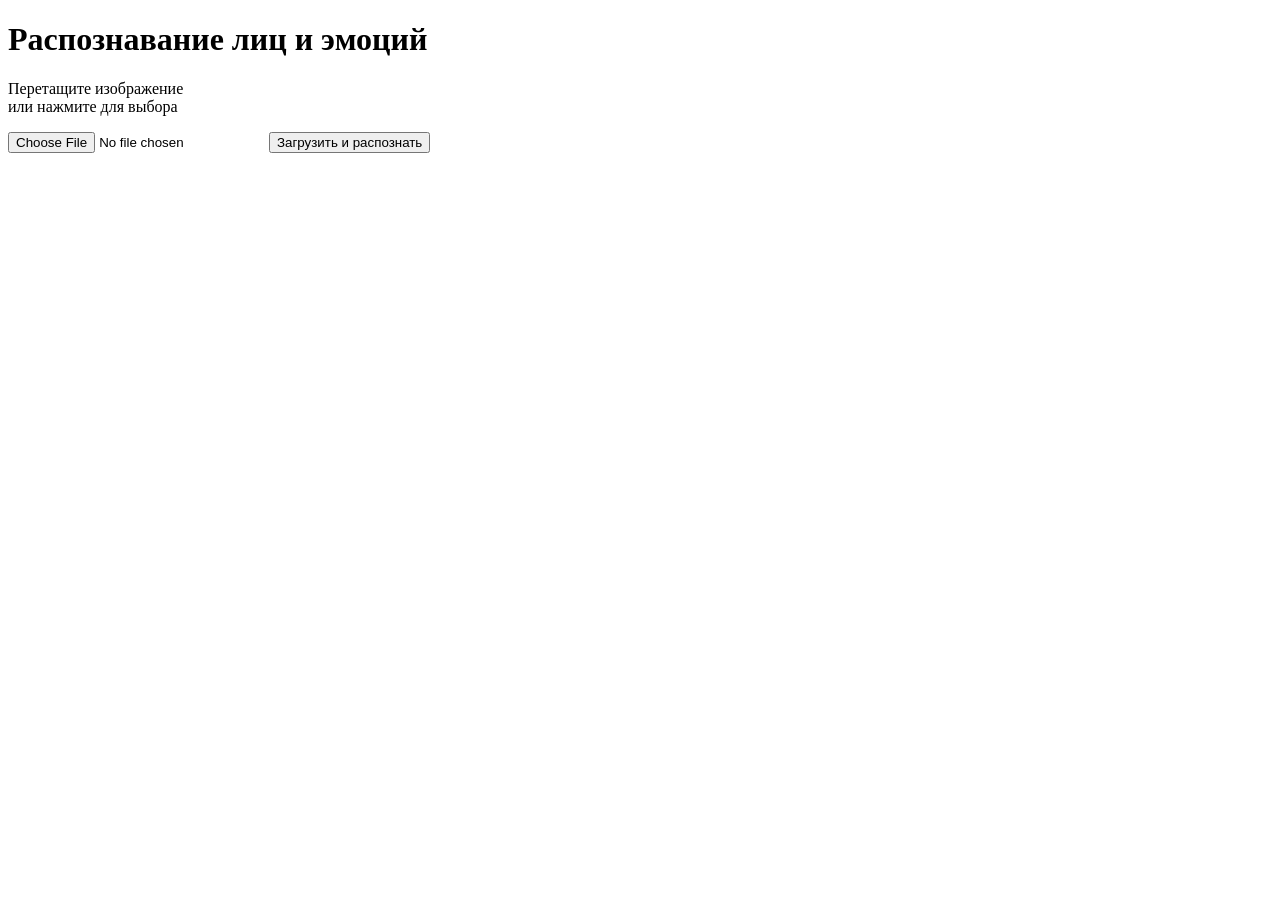
==== app/ui/index.html @ 10f4f7d0 "Initial commit: move from old repository" ====
<!DOCTYPE html>
<html lang="ru">
<head>
    <meta charset="UTF-8">
    <title>Распознавание лиц и эмоций</title>
    <link rel="stylesheet" href="/static/styles.css">
    <link rel="icon" type="image/png" href="/static/favicon/favicon-96x96.png" sizes="96x96" />
    <link rel="icon" type="image/svg+xml" href="/static/favicon/favicon.svg" />
    <link rel="shortcut icon" href="/static/favicon/favicon.ico" />
    <link rel="apple-touch-icon" sizes="180x180" href="/static/favicon/apple-touch-icon.png" />
    <link rel="manifest" href="/static/favicon/site.webmanifest" />
    <link rel="preconnect" href="https://fonts.googleapis.com">
    <link rel="preconnect" href="https://fonts.gstatic.com" crossorigin>
    <link href="https://fonts.googleapis.com/css2?family=Inter:ital,opsz,wght@0,14..32,100..900;1,14..32,100..900&display=swap" rel="stylesheet">
</head>
<body>

<div class="container">
    <h1>Распознавание лиц и эмоций</h1>
    
    <form action="/web/process" method="post" enctype="multipart/form-data" class="upload-form">
        <label class="drop-zone" id="dropZone">
            <p id="dropZoneText">Перетащите изображение<br>или нажмите для выбора</p>
            <input type="file" name="file" id="fileInput" accept="image/*" required>

            <img id="previewImage" class="preview-image">
        </label>
        <button type="submit">Загрузить и распознать</button>
    </form>
</div>

<script>
const dropZone = document.getElementById('dropZone');
const fileInput = document.getElementById('fileInput');
const dropZoneText = document.getElementById('dropZoneText');
const previewImage = document.getElementById('previewImage');

function updatePreview(file) {
    if (!file) {
        previewImage.style.display = 'none';
        previewImage.src = '';
        dropZoneText.innerHTML = 'Перетащите изображение<br>или нажмите для выбора';
        return;
    }

    const reader = new FileReader();
    reader.onload = e => {
        previewImage.src = e.target.result;
        previewImage.style.display = 'block';
    };
    reader.readAsDataURL(file);

    dropZoneText.textContent = 'Выбран файл: ' + file.name;
}

fileInput.addEventListener('change', () => {
    updatePreview(fileInput.files[0]);
});

dropZone.addEventListener('dragover', (e) => {
    e.preventDefault();
    dropZone.style.borderColor = '#8a5cff';
    dropZone.style.backgroundColor = '#f0f0ff';
});

dropZone.addEventListener('dragleave', (e) => {
    e.preventDefault();
    dropZone.style.borderColor = '#bbb';
    dropZone.style.backgroundColor = '#fafafa';
});

dropZone.addEventListener('drop', (e) => {
    e.preventDefault();
    dropZone.style.borderColor = '#bbb';
    dropZone.style.backgroundColor = '#fafafa';

    const files = e.dataTransfer.files;
    if (files.length > 0) {
        fileInput.files = files;
        updatePreview(files[0]);
    }
});
</script>

</body>
</html>
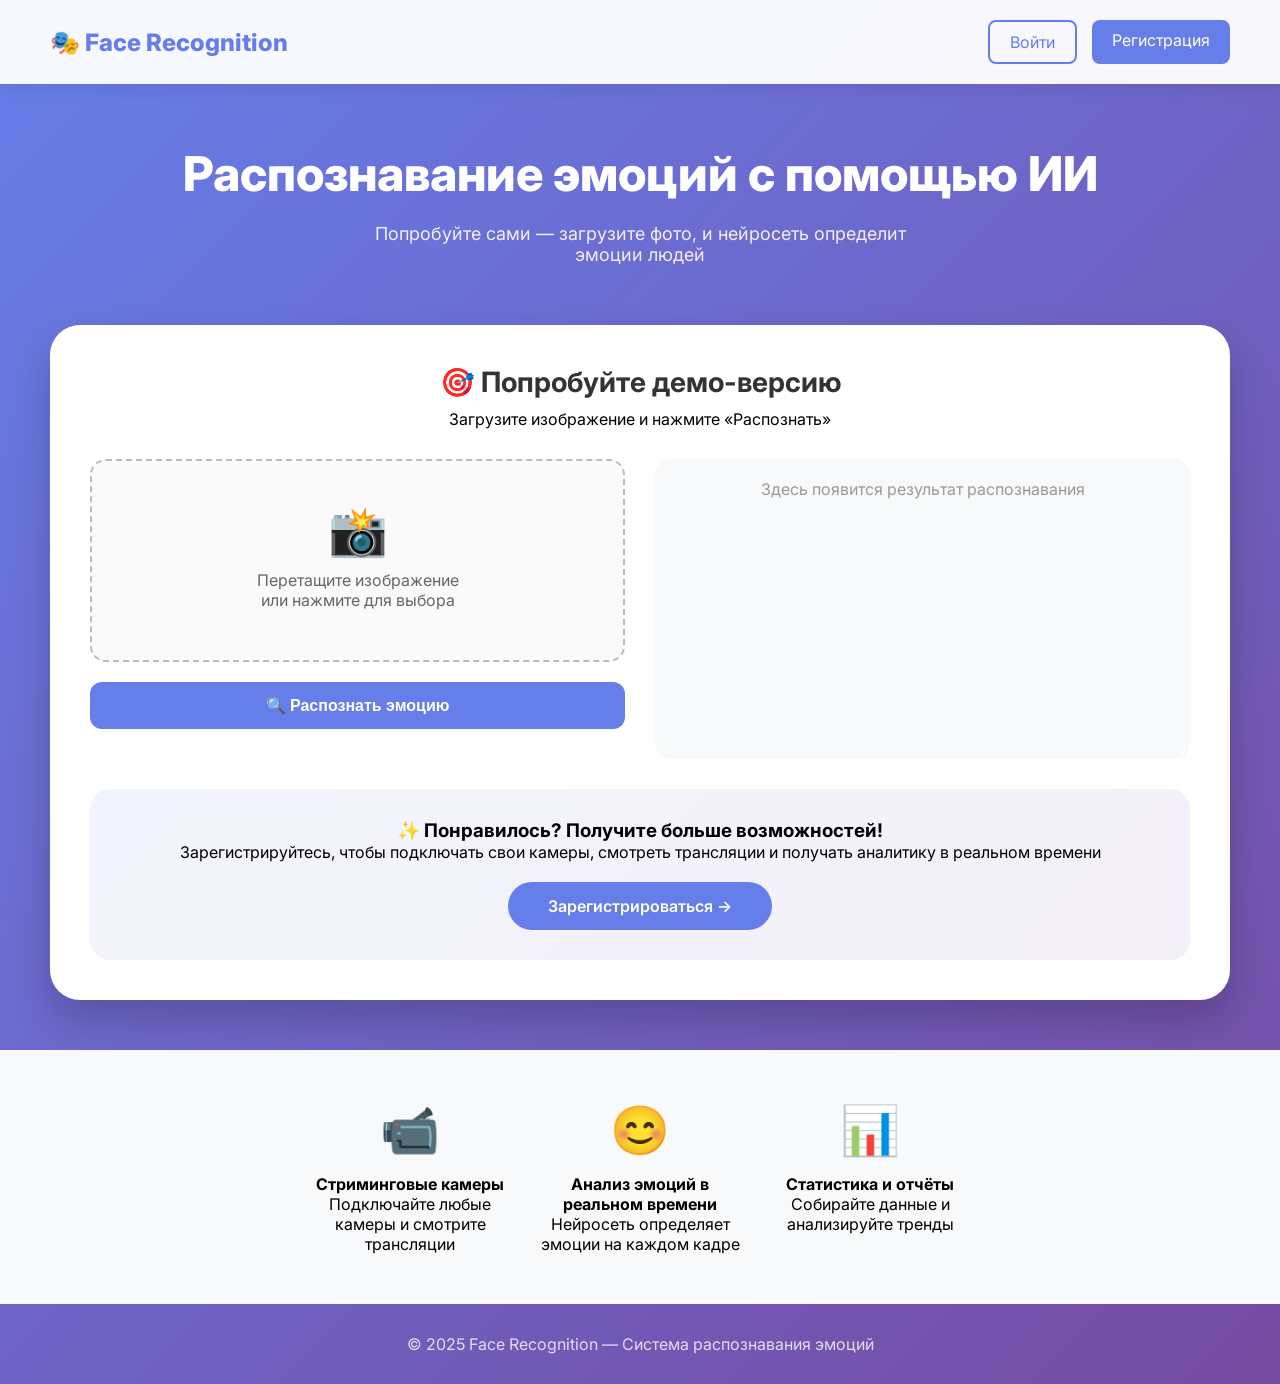
==== commit ca37cd2e: "добавляю фроненд попытка номер 2" ====
--- a/app/ui/index.html
+++ b/app/ui/index.html
@@ -2,85 +2,325 @@
 <html lang="ru">
 <head>
     <meta charset="UTF-8">
-    <title>Распознавание лиц и эмоций</title>
-    <link rel="stylesheet" href="/static/styles.css">
-    <link rel="icon" type="image/png" href="/static/favicon/favicon-96x96.png" sizes="96x96" />
-    <link rel="icon" type="image/svg+xml" href="/static/favicon/favicon.svg" />
-    <link rel="shortcut icon" href="/static/favicon/favicon.ico" />
-    <link rel="apple-touch-icon" sizes="180x180" href="/static/favicon/apple-touch-icon.png" />
-    <link rel="manifest" href="/static/favicon/site.webmanifest" />
-    <link rel="preconnect" href="https://fonts.googleapis.com">
-    <link rel="preconnect" href="https://fonts.gstatic.com" crossorigin>
-    <link href="https://fonts.googleapis.com/css2?family=Inter:ital,opsz,wght@0,14..32,100..900;1,14..32,100..900&display=swap" rel="stylesheet">
+    <title>Face Recognition — Распознавание эмоций</title>
+    <link href="https://fonts.googleapis.com/css2?family=Inter:wght@300;400;500;600;700;800&display=swap" rel="stylesheet">
+    <style>
+        * { margin: 0; padding: 0; box-sizing: border-box; }
+        body {
+            font-family: 'Inter', sans-serif;
+            background: linear-gradient(135deg, #667eea 0%, #764ba2 100%);
+            min-height: 100vh;
+        }
+        .navbar {
+            display: flex;
+            justify-content: space-between;
+            align-items: center;
+            padding: 20px 50px;
+            background: rgba(255,255,255,0.95);
+            box-shadow: 0 2px 20px rgba(0,0,0,0.1);
+        }
+        .logo { font-size: 24px; font-weight: 800; color: #667eea; }
+        .nav-buttons { display: flex; gap: 15px; }
+        .nav-buttons a {
+            text-decoration: none;
+            padding: 10px 20px;
+            border-radius: 8px;
+            transition: 0.3s;
+        }
+        .btn-login { color: #667eea; border: 2px solid #667eea; }
+        .btn-login:hover { background: #667eea; color: white; }
+        .btn-register { background: #667eea; color: white; }
+        .btn-register:hover { background: #5a67d8; }
+        .hero { text-align: center; padding: 60px 20px 40px; color: white; }
+        .hero h1 { font-size: 48px; font-weight: 800; margin-bottom: 20px; }
+        .hero p { font-size: 18px; max-width: 600px; margin: 0 auto; opacity: 0.9; }
+        .demo-section {
+            background: white;
+            border-radius: 30px;
+            margin: 20px 50px 50px;
+            padding: 40px;
+            box-shadow: 0 20px 40px rgba(0,0,0,0.2);
+        }
+        .demo-title { text-align: center; margin-bottom: 30px; }
+        .demo-title h2 { font-size: 28px; color: #333; margin-bottom: 10px; }
+        .demo-container { display: flex; flex-wrap: wrap; gap: 30px; }
+        .upload-area { flex: 1; min-width: 280px; }
+        .result-area { flex: 1; min-width: 280px; }
+        .drop-zone {
+            border: 2px dashed #bbb;
+            border-radius: 16px;
+            padding: 40px;
+            text-align: center;
+            cursor: pointer;
+            transition: 0.3s;
+            background: #fafafa;
+        }
+        .drop-zone:hover { border-color: #667eea; background: #f0f0ff; }
+        .drop-zone p { color: #666; margin: 10px 0; }
+        .drop-zone input { display: none; }
+        .preview-image {
+            max-width: 100%;
+            max-height: 200px;
+            border-radius: 12px;
+            margin-top: 15px;
+            display: none;
+        }
+        .analyze-btn {
+            width: 100%;
+            padding: 14px;
+            background: #667eea;
+            color: white;
+            border: none;
+            border-radius: 12px;
+            font-size: 16px;
+            font-weight: 600;
+            cursor: pointer;
+            margin-top: 20px;
+            transition: 0.3s;
+        }
+        .analyze-btn:hover { background: #5a67d8; }
+        .result-box {
+            background: #f8f9fa;
+            border-radius: 16px;
+            padding: 20px;
+            text-align: center;
+            min-height: 300px;
+        }
+        .result-image { max-width: 100%; border-radius: 12px; margin-bottom: 20px; }
+        .emotion-result {
+            background: linear-gradient(135deg, #667eea, #764ba2);
+            color: white;
+            padding: 15px;
+            border-radius: 12px;
+            margin: 10px 0;
+        }
+        .emotion-result h3 { font-size: 24px; margin-bottom: 5px; }
+        .face-list { text-align: left; margin-top: 15px; }
+        .face-item {
+            background: white;
+            padding: 12px;
+            border-radius: 10px;
+            margin-bottom: 10px;
+            box-shadow: 0 1px 3px rgba(0,0,0,0.1);
+        }
+        .register-prompt {
+            text-align: center;
+            margin-top: 30px;
+            padding: 30px;
+            background: linear-gradient(135deg, #667eea15, #764ba215);
+            border-radius: 20px;
+        }
+        .btn-register-big {
+            display: inline-block;
+            background: #667eea;
+            color: white;
+            text-decoration: none;
+            padding: 14px 40px;
+            border-radius: 40px;
+            font-weight: 600;
+            transition: 0.3s;
+        }
+        .features {
+            display: flex;
+            flex-wrap: wrap;
+            justify-content: center;
+            gap: 30px;
+            padding: 50px;
+            background: #f8f9fa;
+        }
+        .feature { text-align: center; max-width: 200px; }
+        .feature .emoji { font-size: 48px; margin-bottom: 15px; }
+        footer { text-align: center; padding: 30px; color: white; opacity: 0.8; }
+        .loading {
+            display: inline-block;
+            width: 20px;
+            height: 20px;
+            border: 3px solid #f3f3f3;
+            border-top: 3px solid #667eea;
+            border-radius: 50%;
+            animation: spin 1s linear infinite;
+        }
+        @keyframes spin {
+            0% { transform: rotate(0deg); }
+            100% { transform: rotate(360deg); }
+        }
+        @media (max-width: 768px) {
+            .navbar { padding: 15px 20px; }
+            .hero h1 { font-size: 32px; }
+            .demo-section { margin: 20px; padding: 20px; }
+        }
+    </style>
 </head>
 <body>
-
-<div class="container">
-    <h1>Распознавание лиц и эмоций</h1>
-    
-    <form action="/web/process" method="post" enctype="multipart/form-data" class="upload-form">
-        <label class="drop-zone" id="dropZone">
-            <p id="dropZoneText">Перетащите изображение<br>или нажмите для выбора</p>
-            <input type="file" name="file" id="fileInput" accept="image/*" required>
-
-            <img id="previewImage" class="preview-image">
-        </label>
-        <button type="submit">Загрузить и распознать</button>
-    </form>
-</div>
-
-<script>
-const dropZone = document.getElementById('dropZone');
-const fileInput = document.getElementById('fileInput');
-const dropZoneText = document.getElementById('dropZoneText');
-const previewImage = document.getElementById('previewImage');
-
-function updatePreview(file) {
-    if (!file) {
-        previewImage.style.display = 'none';
-        previewImage.src = '';
-        dropZoneText.innerHTML = 'Перетащите изображение<br>или нажмите для выбора';
-        return;
-    }
-
-    const reader = new FileReader();
-    reader.onload = e => {
-        previewImage.src = e.target.result;
-        previewImage.style.display = 'block';
-    };
-    reader.readAsDataURL(file);
-
-    dropZoneText.textContent = 'Выбран файл: ' + file.name;
-}
-
-fileInput.addEventListener('change', () => {
-    updatePreview(fileInput.files[0]);
-});
-
-dropZone.addEventListener('dragover', (e) => {
-    e.preventDefault();
-    dropZone.style.borderColor = '#8a5cff';
-    dropZone.style.backgroundColor = '#f0f0ff';
-});
-
-dropZone.addEventListener('dragleave', (e) => {
-    e.preventDefault();
-    dropZone.style.borderColor = '#bbb';
-    dropZone.style.backgroundColor = '#fafafa';
-});
-
-dropZone.addEventListener('drop', (e) => {
-    e.preventDefault();
-    dropZone.style.borderColor = '#bbb';
-    dropZone.style.backgroundColor = '#fafafa';
-
-    const files = e.dataTransfer.files;
-    if (files.length > 0) {
-        fileInput.files = files;
-        updatePreview(files[0]);
-    }
-});
-</script>
-
+    <div class="navbar">
+        <div class="logo">🎭 Face Recognition</div>
+        <div class="nav-buttons">
+            <a href="login.html" class="btn-login">Войти</a>
+            <a href="register.html" class="btn-register">Регистрация</a>
+        </div>
+    </div>
+    
+    <div class="hero">
+        <h1>Распознавание эмоций с помощью ИИ</h1>
+        <p>Попробуйте сами — загрузите фото, и нейросеть определит эмоции людей</p>
+    </div>
+    
+    <div class="demo-section">
+        <div class="demo-title">
+            <h2>🎯 Попробуйте демо-версию</h2>
+            <p>Загрузите изображение и нажмите «Распознать»</p>
+        </div>
+        
+        <div class="demo-container">
+            <div class="upload-area">
+                <div class="drop-zone" id="dropZone">
+                    <div style="font-size: 48px;">📸</div>
+                    <p id="dropZoneText">Перетащите изображение<br>или нажмите для выбора</p>
+                    <input type="file" id="fileInput" accept="image/*" required>
+                    <img id="previewImage" class="preview-image">
+                </div>
+                <button class="analyze-btn" id="analyzeBtn">🔍 Распознать эмоцию</button>
+            </div>
+            
+            <div class="result-area">
+                <div class="result-box" id="resultBox">
+                    <p style="color: #999;">Здесь появится результат распознавания</p>
+                </div>
+            </div>
+        </div>
+        
+        <div class="register-prompt">
+            <h3>✨ Понравилось? Получите больше возможностей!</h3>
+            <p style="margin-bottom: 20px;">Зарегистрируйтесь, чтобы подключать свои камеры, смотреть трансляции и получать аналитику в реальном времени</p>
+            <a href="register.html" class="btn-register-big">Зарегистрироваться →</a>
+        </div>
+    </div>
+    
+    <div class="features">
+        <div class="feature">
+            <div class="emoji">📹</div>
+            <h4>Стриминговые камеры</h4>
+            <p>Подключайте любые камеры и смотрите трансляции</p>
+        </div>
+        <div class="feature">
+            <div class="emoji">😊</div>
+            <h4>Анализ эмоций в реальном времени</h4>
+            <p>Нейросеть определяет эмоции на каждом кадре</p>
+        </div>
+        <div class="feature">
+            <div class="emoji">📊</div>
+            <h4>Статистика и отчёты</h4>
+            <p>Собирайте данные и анализируйте тренды</p>
+        </div>
+    </div>
+    
+    <footer>
+        <p>© 2025 Face Recognition — Система распознавания эмоций</p>
+    </footer>
+    
+    <script>
+        const API_URL = 'http://localhost:8000';
+        const dropZone = document.getElementById('dropZone');
+        const fileInput = document.getElementById('fileInput');
+        const dropZoneText = document.getElementById('dropZoneText');
+        const previewImage = document.getElementById('previewImage');
+        const analyzeBtn = document.getElementById('analyzeBtn');
+        const resultBox = document.getElementById('resultBox');
+        
+        let currentFile = null;
+        
+        function updatePreview(file) {
+            if (!file) {
+                previewImage.style.display = 'none';
+                previewImage.src = '';
+                dropZoneText.innerHTML = 'Перетащите изображение<br>или нажмите для выбора';
+                currentFile = null;
+                return;
+            }
+            currentFile = file;
+            const reader = new FileReader();
+            reader.onload = e => {
+                previewImage.src = e.target.result;
+                previewImage.style.display = 'block';
+            };
+            reader.readAsDataURL(file);
+            dropZoneText.textContent = 'Выбран файл: ' + file.name;
+        }
+        
+        function formatEmotionName(emotionCode) {
+            const emotions = {
+                'Anger': '😠 Злость',
+                'Contempt': '😏 Презрение',
+                'Disgust': '🤢 Отвращение',
+                'Fear': '😨 Страх',
+                'Happy': '😊 Радость',
+                'Neutral': '😐 Нейтрально',
+                'Sad': '😢 Грусть',
+                'Surprise': '😮 Удивление'
+            };
+            return emotions[emotionCode] || emotionCode || '😐 Неизвестно';
+        }
+        
+        async function recognizeEmotion(imageFile) {
+            const formData = new FormData();
+            formData.append('file', imageFile);
+            
+            const response = await fetch('/api/process', {
+                method: 'POST',
+                body: formData
+            });
+            
+            if (!response.ok) {
+                const error = await response.json();
+                throw new Error(error.detail || 'Ошибка распознавания');
+            }
+            return await response.json();
+        }
+        
+        async function performRecognition() {
+            if (!currentFile) {
+                resultBox.innerHTML = `<p style="color: #e74c3c;">⚠️ Сначала выберите изображение</p>`;
+                return;
+            }
+            
+            resultBox.innerHTML = `<div style="text-align: center; padding: 40px;"><div class="loading"></div><p style="margin-top: 15px; color: #666;">Анализируем изображение...</p></div>`;
+            
+            try {
+                const result = await recognizeEmotion(currentFile);
+                
+                let facesHtml = '';
+                if (result.faces && result.faces.length > 0) {
+                    facesHtml = '<div class="face-list">';
+                    result.faces.forEach((face, idx) => {
+                        const emotionName = formatEmotionName(face.emotion);
+                        facesHtml += `<div class="face-item"><strong>Лицо ${idx + 1}</strong><br>Эмоция: ${emotionName}<br>Уверенность: ${(face.emotion_confidence * 100).toFixed(1)}%</div>`;
+                    });
+                    facesHtml += '</div>';
+                } else {
+                    facesHtml = '<p>Лица не обнаружены</p>';
+                }
+                
+                const mainFace = result.faces?.[0];
+                const mainEmotion = mainFace ? formatEmotionName(mainFace.emotion) : 'Не обнаружено';
+                const mainConfidence = mainFace ? (mainFace.emotion_confidence * 100).toFixed(1) : 0;
+                
+                resultBox.innerHTML = `
+                    ${previewImage.src ? `<img src="${previewImage.src}" class="result-image">` : ''}
+                    <div class="emotion-result"><h3>${mainEmotion}</h3><div class="emotion-confidence">Уверенность: ${mainConfidence}%</div></div>
+                    ${facesHtml}
+                    <p style="margin-top: 15px; font-size: 12px; color: #888;">✅ Распознано через нейросеть</p>
+                `;
+            } catch (error) {
+                resultBox.innerHTML = `<p style="color: #e74c3c;">❌ Ошибка: ${error.message}</p><p style="margin-top: 15px; font-size: 12px; color: #888;">Убедитесь, что бэкенд запущен</p>`;
+            }
+        }
+        
+        fileInput.addEventListener('change', () => updatePreview(fileInput.files[0]));
+        dropZone.addEventListener('dragover', (e) => { e.preventDefault(); dropZone.style.borderColor = '#667eea'; dropZone.style.backgroundColor = '#f0f0ff'; });
+        dropZone.addEventListener('dragleave', (e) => { e.preventDefault(); dropZone.style.borderColor = '#bbb'; dropZone.style.backgroundColor = '#fafafa'; });
+        dropZone.addEventListener('drop', (e) => { e.preventDefault(); dropZone.style.borderColor = '#bbb'; dropZone.style.backgroundColor = '#fafafa'; const files = e.dataTransfer.files; if (files.length > 0) { fileInput.files = files; updatePreview(files[0]); } });
+        dropZone.addEventListener('click', () => fileInput.click());
+        analyzeBtn.addEventListener('click', performRecognition);
+    </script>
 </body>
 </html>
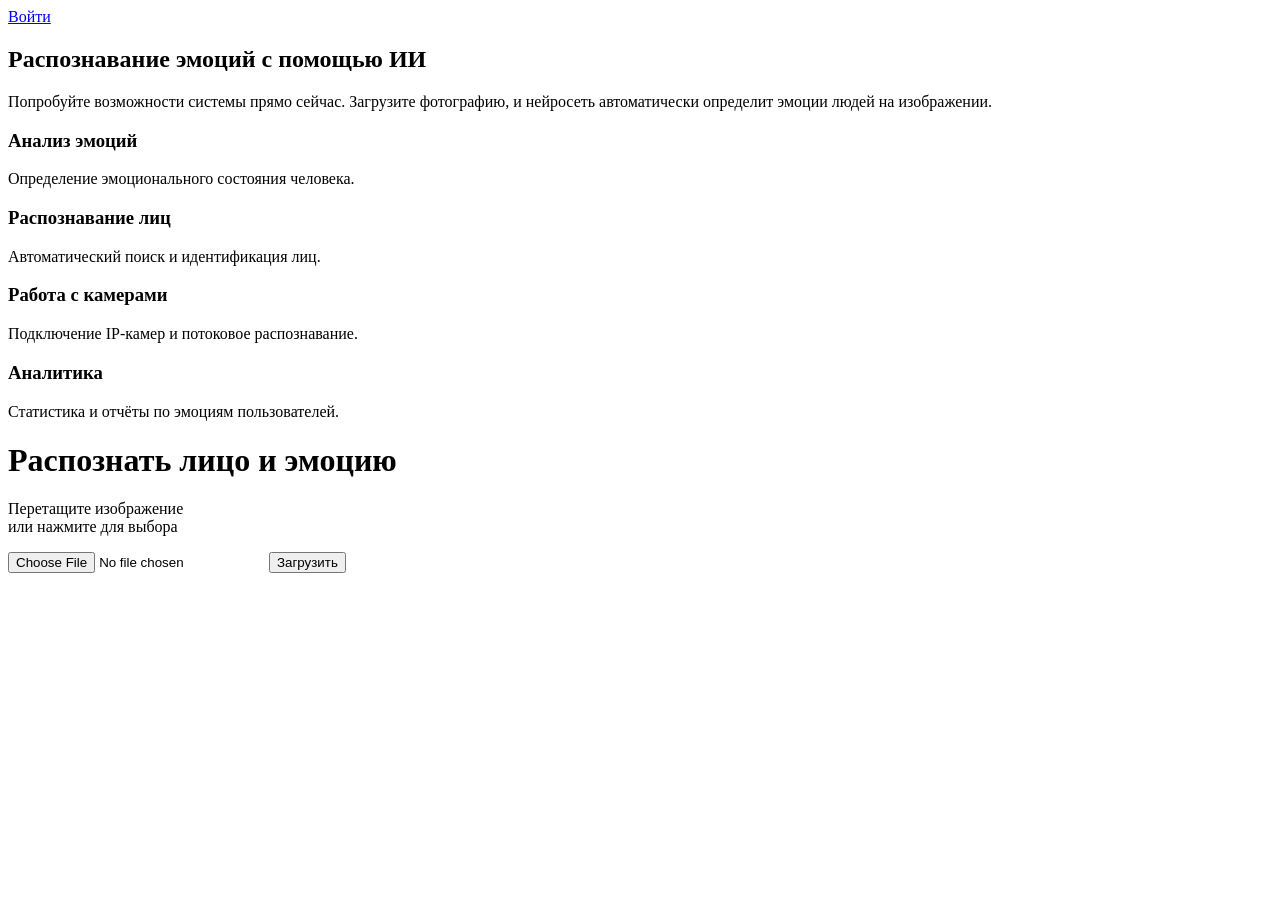
==== commit 124f6c58: "no ai slop" ====
--- a/app/ui/index.html
+++ b/app/ui/index.html
@@ -2,325 +2,151 @@
 <html lang="ru">
 <head>
     <meta charset="UTF-8">
-    <title>Face Recognition — Распознавание эмоций</title>
-    <link href="https://fonts.googleapis.com/css2?family=Inter:wght@300;400;500;600;700;800&display=swap" rel="stylesheet">
-    <style>
-        * { margin: 0; padding: 0; box-sizing: border-box; }
-        body {
-            font-family: 'Inter', sans-serif;
-            background: linear-gradient(135deg, #667eea 0%, #764ba2 100%);
-            min-height: 100vh;
-        }
-        .navbar {
-            display: flex;
-            justify-content: space-between;
-            align-items: center;
-            padding: 20px 50px;
-            background: rgba(255,255,255,0.95);
-            box-shadow: 0 2px 20px rgba(0,0,0,0.1);
-        }
-        .logo { font-size: 24px; font-weight: 800; color: #667eea; }
-        .nav-buttons { display: flex; gap: 15px; }
-        .nav-buttons a {
-            text-decoration: none;
-            padding: 10px 20px;
-            border-radius: 8px;
-            transition: 0.3s;
-        }
-        .btn-login { color: #667eea; border: 2px solid #667eea; }
-        .btn-login:hover { background: #667eea; color: white; }
-        .btn-register { background: #667eea; color: white; }
-        .btn-register:hover { background: #5a67d8; }
-        .hero { text-align: center; padding: 60px 20px 40px; color: white; }
-        .hero h1 { font-size: 48px; font-weight: 800; margin-bottom: 20px; }
-        .hero p { font-size: 18px; max-width: 600px; margin: 0 auto; opacity: 0.9; }
-        .demo-section {
-            background: white;
-            border-radius: 30px;
-            margin: 20px 50px 50px;
-            padding: 40px;
-            box-shadow: 0 20px 40px rgba(0,0,0,0.2);
-        }
-        .demo-title { text-align: center; margin-bottom: 30px; }
-        .demo-title h2 { font-size: 28px; color: #333; margin-bottom: 10px; }
-        .demo-container { display: flex; flex-wrap: wrap; gap: 30px; }
-        .upload-area { flex: 1; min-width: 280px; }
-        .result-area { flex: 1; min-width: 280px; }
-        .drop-zone {
-            border: 2px dashed #bbb;
-            border-radius: 16px;
-            padding: 40px;
-            text-align: center;
-            cursor: pointer;
-            transition: 0.3s;
-            background: #fafafa;
-        }
-        .drop-zone:hover { border-color: #667eea; background: #f0f0ff; }
-        .drop-zone p { color: #666; margin: 10px 0; }
-        .drop-zone input { display: none; }
-        .preview-image {
-            max-width: 100%;
-            max-height: 200px;
-            border-radius: 12px;
-            margin-top: 15px;
-            display: none;
-        }
-        .analyze-btn {
-            width: 100%;
-            padding: 14px;
-            background: #667eea;
-            color: white;
-            border: none;
-            border-radius: 12px;
-            font-size: 16px;
-            font-weight: 600;
-            cursor: pointer;
-            margin-top: 20px;
-            transition: 0.3s;
-        }
-        .analyze-btn:hover { background: #5a67d8; }
-        .result-box {
-            background: #f8f9fa;
-            border-radius: 16px;
-            padding: 20px;
-            text-align: center;
-            min-height: 300px;
-        }
-        .result-image { max-width: 100%; border-radius: 12px; margin-bottom: 20px; }
-        .emotion-result {
-            background: linear-gradient(135deg, #667eea, #764ba2);
-            color: white;
-            padding: 15px;
-            border-radius: 12px;
-            margin: 10px 0;
-        }
-        .emotion-result h3 { font-size: 24px; margin-bottom: 5px; }
-        .face-list { text-align: left; margin-top: 15px; }
-        .face-item {
-            background: white;
-            padding: 12px;
-            border-radius: 10px;
-            margin-bottom: 10px;
-            box-shadow: 0 1px 3px rgba(0,0,0,0.1);
-        }
-        .register-prompt {
-            text-align: center;
-            margin-top: 30px;
-            padding: 30px;
-            background: linear-gradient(135deg, #667eea15, #764ba215);
-            border-radius: 20px;
-        }
-        .btn-register-big {
-            display: inline-block;
-            background: #667eea;
-            color: white;
-            text-decoration: none;
-            padding: 14px 40px;
-            border-radius: 40px;
-            font-weight: 600;
-            transition: 0.3s;
-        }
-        .features {
-            display: flex;
-            flex-wrap: wrap;
-            justify-content: center;
-            gap: 30px;
-            padding: 50px;
-            background: #f8f9fa;
-        }
-        .feature { text-align: center; max-width: 200px; }
-        .feature .emoji { font-size: 48px; margin-bottom: 15px; }
-        footer { text-align: center; padding: 30px; color: white; opacity: 0.8; }
-        .loading {
-            display: inline-block;
-            width: 20px;
-            height: 20px;
-            border: 3px solid #f3f3f3;
-            border-top: 3px solid #667eea;
-            border-radius: 50%;
-            animation: spin 1s linear infinite;
-        }
-        @keyframes spin {
-            0% { transform: rotate(0deg); }
-            100% { transform: rotate(360deg); }
-        }
-        @media (max-width: 768px) {
-            .navbar { padding: 15px 20px; }
-            .hero h1 { font-size: 32px; }
-            .demo-section { margin: 20px; padding: 20px; }
-        }
-    </style>
+    <title>Распознавание лиц и эмоций</title>
+    <link rel="stylesheet" href="/static/css/styles.css">
+    <link rel="icon" type="image/png" href="/static/favicon/favicon-96x96.png" sizes="96x96" />
+    <link rel="icon" type="image/svg+xml" href="/static/favicon/favicon.svg" />
+    <link rel="shortcut icon" href="/static/favicon/favicon.ico" />
+    <link rel="apple-touch-icon" sizes="180x180" href="/static/favicon/apple-touch-icon.png" />
+    <link rel="manifest" href="/static/favicon/site.webmanifest" />
+    <link rel="preconnect" href="https://fonts.googleapis.com">
+    <link rel="preconnect" href="https://fonts.gstatic.com" crossorigin>
+    <link href="https://fonts.googleapis.com/css2?family=Inter:ital,opsz,wght@0,14..32,100..900;1,14..32,100..900&display=swap" rel="stylesheet">
 </head>
 <body>
-    <div class="navbar">
-        <div class="logo">🎭 Face Recognition</div>
-        <div class="nav-buttons">
-            <a href="login.html" class="btn-login">Войти</a>
-            <a href="register.html" class="btn-register">Регистрация</a>
+
+<div class="top-nav">
+    <a href="/login" class="login-link">Войти</a>
+</div>
+
+<div class="block">
+    <div class="info-container">
+
+        <h2>Распознавание эмоций с помощью ИИ</h2>
+
+        <p>
+            Попробуйте возможности системы прямо сейчас.
+            Загрузите фотографию, и нейросеть автоматически определит
+            эмоции людей на изображении.
+        </p>
+
+        <div class="features-grid">
+
+            <div class="feature-card">
+                <h3>Анализ эмоций</h3>
+                <p>Определение эмоционального состояния человека.</p>
+            </div>
+
+            <div class="feature-card">
+                <h3>Распознавание лиц</h3>
+                <p>Автоматический поиск и идентификация лиц.</p>
+            </div>
+
+            <div class="feature-card">
+                <h3>Работа с камерами</h3>
+                <p>Подключение IP-камер и потоковое распознавание.</p>
+            </div>
+
+            <div class="feature-card">
+                <h3>Аналитика</h3>
+                <p>Статистика и отчёты по эмоциям пользователей.</p>
+            </div>
+
         </div>
+
+        
+
     </div>
+
+
+    <div class="container">
+
+        <div class="demo-container">
+            <h1>Распознать лицо и эмоцию</h1>
+            
+            <form action="/web/process" method="post" enctype="multipart/form-data" class="upload-form">
+                <label class="drop-zone" id="dropZone">
+                    <p id="dropZoneText">Перетащите изображение<br>или нажмите для выбора</p>
+                    <input type="file" name="file" id="fileInput" accept="image/*" required>
+
+                    <img id="previewImage" class="preview-image">
+                </label>
+                <button type="submit">Загрузить</button>
+            </form>
+        </div>
+
+
+    </div>
+
+
     
-    <div class="hero">
-        <h1>Распознавание эмоций с помощью ИИ</h1>
-        <p>Попробуйте сами — загрузите фото, и нейросеть определит эмоции людей</p>
-    </div>
-    
-    <div class="demo-section">
-        <div class="demo-title">
-            <h2>🎯 Попробуйте демо-версию</h2>
-            <p>Загрузите изображение и нажмите «Распознать»</p>
-        </div>
-        
-        <div class="demo-container">
-            <div class="upload-area">
-                <div class="drop-zone" id="dropZone">
-                    <div style="font-size: 48px;">📸</div>
-                    <p id="dropZoneText">Перетащите изображение<br>или нажмите для выбора</p>
-                    <input type="file" id="fileInput" accept="image/*" required>
-                    <img id="previewImage" class="preview-image">
-                </div>
-                <button class="analyze-btn" id="analyzeBtn">🔍 Распознать эмоцию</button>
-            </div>
-            
-            <div class="result-area">
-                <div class="result-box" id="resultBox">
-                    <p style="color: #999;">Здесь появится результат распознавания</p>
-                </div>
-            </div>
-        </div>
-        
-        <div class="register-prompt">
-            <h3>✨ Понравилось? Получите больше возможностей!</h3>
-            <p style="margin-bottom: 20px;">Зарегистрируйтесь, чтобы подключать свои камеры, смотреть трансляции и получать аналитику в реальном времени</p>
-            <a href="register.html" class="btn-register-big">Зарегистрироваться →</a>
-        </div>
-    </div>
-    
-    <div class="features">
-        <div class="feature">
-            <div class="emoji">📹</div>
-            <h4>Стриминговые камеры</h4>
-            <p>Подключайте любые камеры и смотрите трансляции</p>
-        </div>
-        <div class="feature">
-            <div class="emoji">😊</div>
-            <h4>Анализ эмоций в реальном времени</h4>
-            <p>Нейросеть определяет эмоции на каждом кадре</p>
-        </div>
-        <div class="feature">
-            <div class="emoji">📊</div>
-            <h4>Статистика и отчёты</h4>
-            <p>Собирайте данные и анализируйте тренды</p>
-        </div>
-    </div>
-    
-    <footer>
-        <p>© 2025 Face Recognition — Система распознавания эмоций</p>
-    </footer>
-    
-    <script>
-        const API_URL = 'http://localhost:8000';
-        const dropZone = document.getElementById('dropZone');
-        const fileInput = document.getElementById('fileInput');
-        const dropZoneText = document.getElementById('dropZoneText');
-        const previewImage = document.getElementById('previewImage');
-        const analyzeBtn = document.getElementById('analyzeBtn');
-        const resultBox = document.getElementById('resultBox');
-        
-        let currentFile = null;
-        
-        function updatePreview(file) {
-            if (!file) {
-                previewImage.style.display = 'none';
-                previewImage.src = '';
-                dropZoneText.innerHTML = 'Перетащите изображение<br>или нажмите для выбора';
-                currentFile = null;
-                return;
-            }
-            currentFile = file;
-            const reader = new FileReader();
-            reader.onload = e => {
-                previewImage.src = e.target.result;
-                previewImage.style.display = 'block';
-            };
-            reader.readAsDataURL(file);
-            dropZoneText.textContent = 'Выбран файл: ' + file.name;
-        }
-        
-        function formatEmotionName(emotionCode) {
-            const emotions = {
-                'Anger': '😠 Злость',
-                'Contempt': '😏 Презрение',
-                'Disgust': '🤢 Отвращение',
-                'Fear': '😨 Страх',
-                'Happy': '😊 Радость',
-                'Neutral': '😐 Нейтрально',
-                'Sad': '😢 Грусть',
-                'Surprise': '😮 Удивление'
-            };
-            return emotions[emotionCode] || emotionCode || '😐 Неизвестно';
-        }
-        
-        async function recognizeEmotion(imageFile) {
-            const formData = new FormData();
-            formData.append('file', imageFile);
-            
-            const response = await fetch('/api/process', {
-                method: 'POST',
-                body: formData
-            });
-            
-            if (!response.ok) {
-                const error = await response.json();
-                throw new Error(error.detail || 'Ошибка распознавания');
-            }
-            return await response.json();
-        }
-        
-        async function performRecognition() {
-            if (!currentFile) {
-                resultBox.innerHTML = `<p style="color: #e74c3c;">⚠️ Сначала выберите изображение</p>`;
-                return;
-            }
-            
-            resultBox.innerHTML = `<div style="text-align: center; padding: 40px;"><div class="loading"></div><p style="margin-top: 15px; color: #666;">Анализируем изображение...</p></div>`;
-            
-            try {
-                const result = await recognizeEmotion(currentFile);
-                
-                let facesHtml = '';
-                if (result.faces && result.faces.length > 0) {
-                    facesHtml = '<div class="face-list">';
-                    result.faces.forEach((face, idx) => {
-                        const emotionName = formatEmotionName(face.emotion);
-                        facesHtml += `<div class="face-item"><strong>Лицо ${idx + 1}</strong><br>Эмоция: ${emotionName}<br>Уверенность: ${(face.emotion_confidence * 100).toFixed(1)}%</div>`;
-                    });
-                    facesHtml += '</div>';
-                } else {
-                    facesHtml = '<p>Лица не обнаружены</p>';
-                }
-                
-                const mainFace = result.faces?.[0];
-                const mainEmotion = mainFace ? formatEmotionName(mainFace.emotion) : 'Не обнаружено';
-                const mainConfidence = mainFace ? (mainFace.emotion_confidence * 100).toFixed(1) : 0;
-                
-                resultBox.innerHTML = `
-                    ${previewImage.src ? `<img src="${previewImage.src}" class="result-image">` : ''}
-                    <div class="emotion-result"><h3>${mainEmotion}</h3><div class="emotion-confidence">Уверенность: ${mainConfidence}%</div></div>
-                    ${facesHtml}
-                    <p style="margin-top: 15px; font-size: 12px; color: #888;">✅ Распознано через нейросеть</p>
-                `;
-            } catch (error) {
-                resultBox.innerHTML = `<p style="color: #e74c3c;">❌ Ошибка: ${error.message}</p><p style="margin-top: 15px; font-size: 12px; color: #888;">Убедитесь, что бэкенд запущен</p>`;
-            }
-        }
-        
-        fileInput.addEventListener('change', () => updatePreview(fileInput.files[0]));
-        dropZone.addEventListener('dragover', (e) => { e.preventDefault(); dropZone.style.borderColor = '#667eea'; dropZone.style.backgroundColor = '#f0f0ff'; });
-        dropZone.addEventListener('dragleave', (e) => { e.preventDefault(); dropZone.style.borderColor = '#bbb'; dropZone.style.backgroundColor = '#fafafa'; });
-        dropZone.addEventListener('drop', (e) => { e.preventDefault(); dropZone.style.borderColor = '#bbb'; dropZone.style.backgroundColor = '#fafafa'; const files = e.dataTransfer.files; if (files.length > 0) { fileInput.files = files; updatePreview(files[0]); } });
-        dropZone.addEventListener('click', () => fileInput.click());
-        analyzeBtn.addEventListener('click', performRecognition);
-    </script>
+
+</div>
+
+
+
+
+
+
+
+
+<script>
+const dropZone = document.getElementById('dropZone');
+const fileInput = document.getElementById('fileInput');
+const dropZoneText = document.getElementById('dropZoneText');
+const previewImage = document.getElementById('previewImage');
+
+function updatePreview(file) {
+    if (!file) {
+        previewImage.style.display = 'none';
+        previewImage.src = '';
+        dropZoneText.innerHTML = 'Перетащите изображение<br>или нажмите для выбора';
+        return;
+    }
+
+    const reader = new FileReader();
+    reader.onload = e => {
+        previewImage.src = e.target.result;
+        previewImage.style.display = 'block';
+    };
+    reader.readAsDataURL(file);
+
+    dropZoneText.textContent = 'Выбран файл: ' + file.name;
+}
+
+fileInput.addEventListener('change', () => {
+    updatePreview(fileInput.files[0]);
+});
+
+dropZone.addEventListener('dragover', (e) => {
+    e.preventDefault();
+    dropZone.style.borderColor = '#8a5cff';
+    dropZone.style.backgroundColor = '#f0f0ff';
+});
+
+dropZone.addEventListener('dragleave', (e) => {
+    e.preventDefault();
+    dropZone.style.borderColor = '#bbb';
+    dropZone.style.backgroundColor = '#fafafa';
+});
+
+dropZone.addEventListener('drop', (e) => {
+    e.preventDefault();
+    dropZone.style.borderColor = '#bbb';
+    dropZone.style.backgroundColor = '#fafafa';
+
+    const files = e.dataTransfer.files;
+    if (files.length > 0) {
+        fileInput.files = files;
+        updatePreview(files[0]);
+    }
+});
+</script>
+
+
+
+
 </body>
+
+
 </html>
